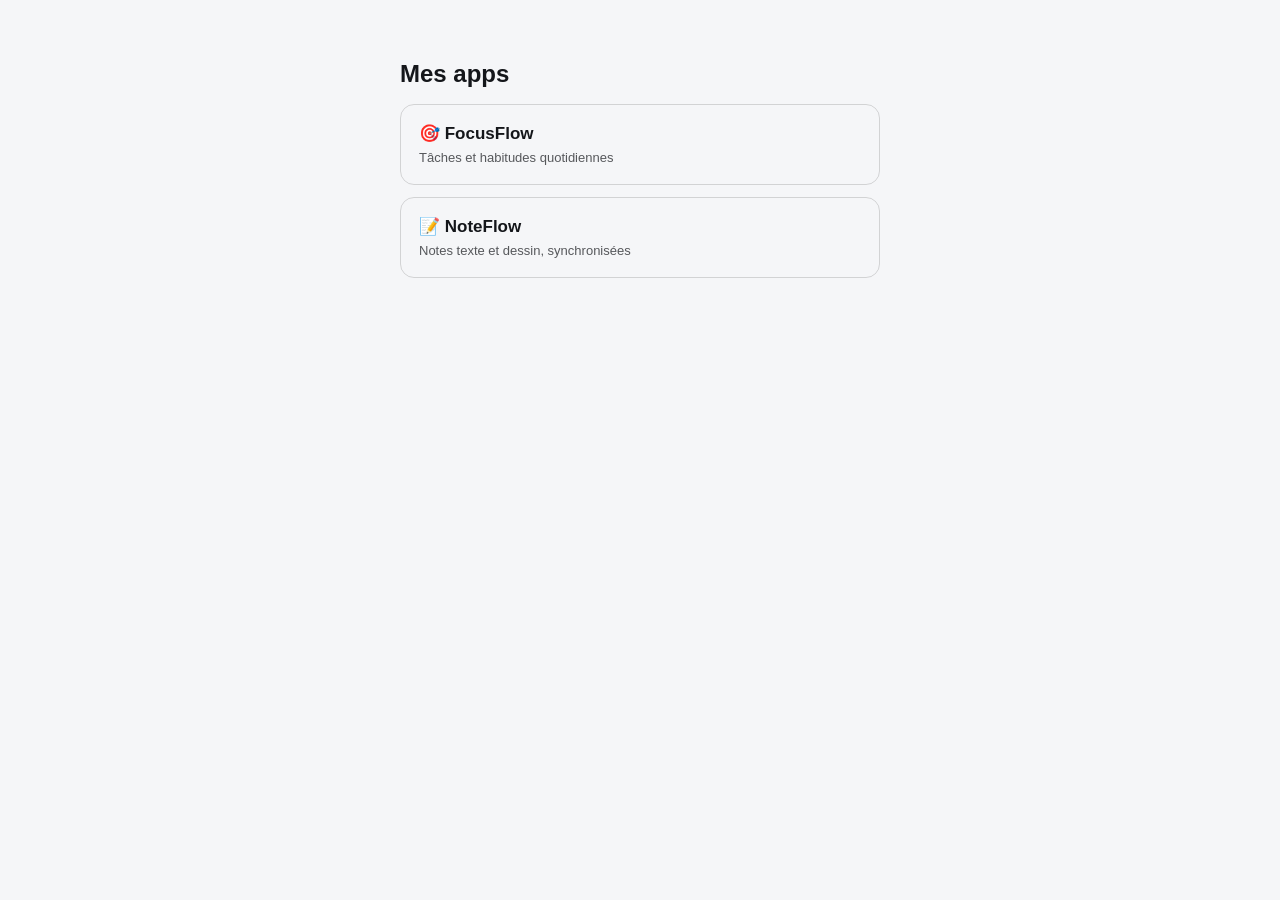
==== index.html @ 0c56a49c "Add FocusFlow and NoteFlow static apps with a landing page" ====
<!doctype html>
<html lang="fr">
<head>
<meta charset="UTF-8" />
<title>Mes apps</title>
<meta name="viewport" content="width=device-width, initial-scale=1" />
<style>
  :root { color-scheme: light dark; }
  body {
    font-family: -apple-system, BlinkMacSystemFont, "Segoe UI", Roboto, sans-serif;
    max-width: 480px;
    margin: 60px auto;
    padding: 0 20px;
    color: #14161a;
    background: #f5f6f8;
  }
  @media (prefers-color-scheme: dark) {
    body { color: #f2f3f5; background: #0f1115; }
    a { color: #7fb3ff; }
  }
  h1 { font-size: 24px; }
  .card {
    display: block;
    padding: 18px;
    border-radius: 14px;
    border: 1px solid rgba(128,128,128,0.3);
    margin-bottom: 12px;
    text-decoration: none;
    color: inherit;
  }
  .card b { display: block; font-size: 17px; margin-bottom: 4px; }
  .card span { font-size: 13px; opacity: 0.7; }
</style>
</head>
<body>
  <h1>Mes apps</h1>
  <a class="card" href="focusflow/">
    <b>🎯 FocusFlow</b>
    <span>Tâches et habitudes quotidiennes</span>
  </a>
  <a class="card" href="noteflow/">
    <b>📝 NoteFlow</b>
    <span>Notes texte et dessin, synchronisées</span>
  </a>
</body>
</html>
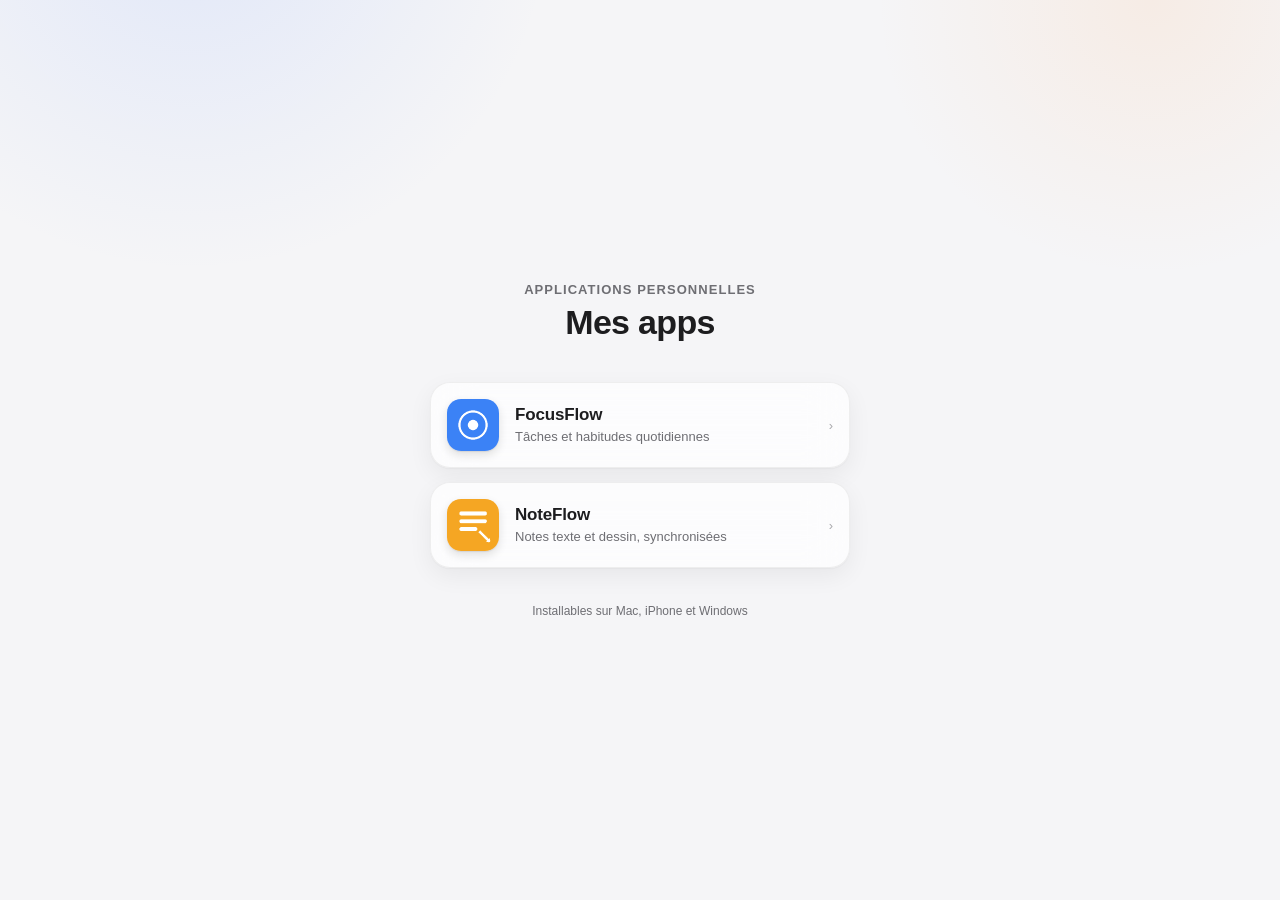
==== commit 6189a1cb: "Apple/macOS-inspired redesign: landing page + FocusFlow + NoteFlow Landing page rewritten with a fro" ====
--- a/index.html
+++ b/index.html
@@ -4,43 +4,174 @@
 <meta charset="UTF-8" />
 <title>Mes apps</title>
 <meta name="viewport" content="width=device-width, initial-scale=1" />
+<meta name="theme-color" content="#f5f5f7" media="(prefers-color-scheme: light)" />
+<meta name="theme-color" content="#000000" media="(prefers-color-scheme: dark)" />
 <style>
-  :root { color-scheme: light dark; }
+  :root {
+    color-scheme: light dark;
+    --bg: #f5f5f7;
+    --bg-2: #ececef;
+    --text: #1d1d1f;
+    --muted: #6e6e73;
+    --card: rgba(255, 255, 255, 0.72);
+    --card-border: rgba(0, 0, 0, 0.06);
+    --shadow: 0 1px 2px rgba(0,0,0,0.04), 0 8px 24px rgba(0,0,0,0.06);
+    --shadow-hover: 0 2px 4px rgba(0,0,0,0.06), 0 16px 40px rgba(0,0,0,0.10);
+  }
+
+  @media (prefers-color-scheme: dark) {
+    :root {
+      --bg: #000000;
+      --bg-2: #0a0a0c;
+      --text: #f5f5f7;
+      --muted: #98989d;
+      --card: rgba(28, 28, 30, 0.72);
+      --card-border: rgba(255, 255, 255, 0.08);
+      --shadow: 0 1px 2px rgba(0,0,0,0.3), 0 8px 24px rgba(0,0,0,0.4);
+      --shadow-hover: 0 2px 4px rgba(0,0,0,0.4), 0 16px 40px rgba(0,0,0,0.5);
+    }
+  }
+
+  * { box-sizing: border-box; }
+
+  html, body {
+    height: 100%;
+    margin: 0;
+  }
+
   body {
-    font-family: -apple-system, BlinkMacSystemFont, "Segoe UI", Roboto, sans-serif;
-    max-width: 480px;
-    margin: 60px auto;
-    padding: 0 20px;
-    color: #14161a;
-    background: #f5f6f8;
+    font-family: -apple-system, BlinkMacSystemFont, "SF Pro Display", "Segoe UI", Roboto, sans-serif;
+    color: var(--text);
+    background:
+      radial-gradient(600px circle at 15% -10%, rgba(120, 160, 255, 0.16), transparent 60%),
+      radial-gradient(500px circle at 90% 0%, rgba(255, 170, 100, 0.12), transparent 55%),
+      var(--bg);
+    background-attachment: fixed;
+    -webkit-font-smoothing: antialiased;
+    min-height: 100dvh;
+    display: flex;
+    align-items: center;
+    justify-content: center;
+    padding: 40px 20px;
   }
-  @media (prefers-color-scheme: dark) {
-    body { color: #f2f3f5; background: #0f1115; }
-    a { color: #7fb3ff; }
+
+  main {
+    width: 100%;
+    max-width: 420px;
   }
-  h1 { font-size: 24px; }
+
+  .eyebrow {
+    text-align: center;
+    font-size: 13px;
+    font-weight: 600;
+    color: var(--muted);
+    text-transform: uppercase;
+    letter-spacing: 0.08em;
+    margin: 0 0 6px;
+  }
+
+  h1 {
+    text-align: center;
+    font-size: 34px;
+    font-weight: 700;
+    letter-spacing: -0.02em;
+    margin: 0 0 40px;
+  }
+
+  .apps {
+    display: flex;
+    flex-direction: column;
+    gap: 14px;
+  }
+
   .card {
-    display: block;
-    padding: 18px;
-    border-radius: 14px;
-    border: 1px solid rgba(128,128,128,0.3);
-    margin-bottom: 12px;
+    display: flex;
+    align-items: center;
+    gap: 16px;
+    padding: 16px;
+    border-radius: 20px;
+    background: var(--card);
+    border: 1px solid var(--card-border);
+    backdrop-filter: blur(20px) saturate(180%);
+    -webkit-backdrop-filter: blur(20px) saturate(180%);
+    box-shadow: var(--shadow);
     text-decoration: none;
     color: inherit;
+    transition: transform 0.25s cubic-bezier(.2,.8,.2,1), box-shadow 0.25s ease;
   }
-  .card b { display: block; font-size: 17px; margin-bottom: 4px; }
-  .card span { font-size: 13px; opacity: 0.7; }
+
+  .card:hover {
+    transform: translateY(-2px) scale(1.01);
+    box-shadow: var(--shadow-hover);
+  }
+
+  .card:active {
+    transform: translateY(0) scale(0.99);
+  }
+
+  .icon {
+    width: 52px;
+    height: 52px;
+    min-width: 52px;
+    border-radius: 14px;
+    box-shadow: 0 1px 1px rgba(0,0,0,0.08), 0 4px 10px rgba(0,0,0,0.12);
+  }
+
+  .card .body {
+    min-width: 0;
+  }
+
+  .card b {
+    display: block;
+    font-size: 17px;
+    font-weight: 600;
+    letter-spacing: -0.01em;
+    margin-bottom: 2px;
+  }
+
+  .card span {
+    font-size: 13px;
+    color: var(--muted);
+  }
+
+  .chevron {
+    margin-left: auto;
+    color: var(--muted);
+    opacity: 0.6;
+    font-size: 18px;
+  }
+
+  footer {
+    text-align: center;
+    margin-top: 36px;
+    font-size: 12px;
+    color: var(--muted);
+  }
 </style>
 </head>
 <body>
-  <h1>Mes apps</h1>
-  <a class="card" href="focusflow/">
-    <b>🎯 FocusFlow</b>
-    <span>Tâches et habitudes quotidiennes</span>
-  </a>
-  <a class="card" href="noteflow/">
-    <b>📝 NoteFlow</b>
-    <span>Notes texte et dessin, synchronisées</span>
-  </a>
+  <main>
+    <p class="eyebrow">Applications personnelles</p>
+    <h1>Mes apps</h1>
+    <div class="apps">
+      <a class="card" href="focusflow/">
+        <img class="icon" src="focusflow/icons/icon-192.png" alt="" />
+        <div class="body">
+          <b>FocusFlow</b>
+          <span>Tâches et habitudes quotidiennes</span>
+        </div>
+        <span class="chevron">›</span>
+      </a>
+      <a class="card" href="noteflow/">
+        <img class="icon" src="noteflow/icons/icon-192.png" alt="" />
+        <div class="body">
+          <b>NoteFlow</b>
+          <span>Notes texte et dessin, synchronisées</span>
+        </div>
+        <span class="chevron">›</span>
+      </a>
+    </div>
+    <footer>Installables sur Mac, iPhone et Windows</footer>
+  </main>
 </body>
 </html>
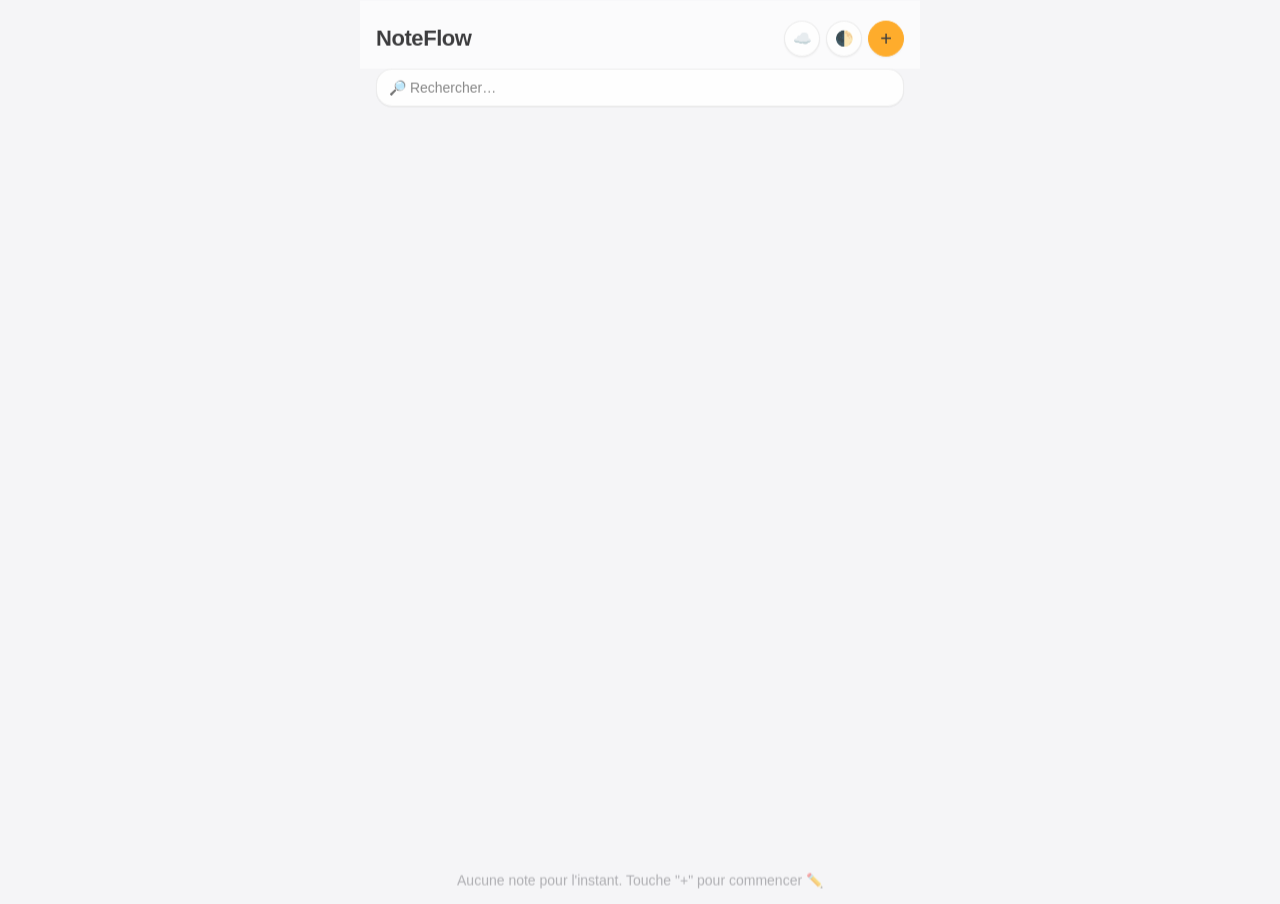
==== commit 72923835: "Remove FocusFlow, redirect root straight to NoteFlow FocusFlow isn't needed on this site anymore. Wi" ====
--- a/index.html
+++ b/index.html
@@ -2,176 +2,11 @@
 <html lang="fr">
 <head>
 <meta charset="UTF-8" />
-<title>Mes apps</title>
-<meta name="viewport" content="width=device-width, initial-scale=1" />
-<meta name="theme-color" content="#f5f5f7" media="(prefers-color-scheme: light)" />
-<meta name="theme-color" content="#000000" media="(prefers-color-scheme: dark)" />
-<style>
-  :root {
-    color-scheme: light dark;
-    --bg: #f5f5f7;
-    --bg-2: #ececef;
-    --text: #1d1d1f;
-    --muted: #6e6e73;
-    --card: rgba(255, 255, 255, 0.72);
-    --card-border: rgba(0, 0, 0, 0.06);
-    --shadow: 0 1px 2px rgba(0,0,0,0.04), 0 8px 24px rgba(0,0,0,0.06);
-    --shadow-hover: 0 2px 4px rgba(0,0,0,0.06), 0 16px 40px rgba(0,0,0,0.10);
-  }
-
-  @media (prefers-color-scheme: dark) {
-    :root {
-      --bg: #000000;
-      --bg-2: #0a0a0c;
-      --text: #f5f5f7;
-      --muted: #98989d;
-      --card: rgba(28, 28, 30, 0.72);
-      --card-border: rgba(255, 255, 255, 0.08);
-      --shadow: 0 1px 2px rgba(0,0,0,0.3), 0 8px 24px rgba(0,0,0,0.4);
-      --shadow-hover: 0 2px 4px rgba(0,0,0,0.4), 0 16px 40px rgba(0,0,0,0.5);
-    }
-  }
-
-  * { box-sizing: border-box; }
-
-  html, body {
-    height: 100%;
-    margin: 0;
-  }
-
-  body {
-    font-family: -apple-system, BlinkMacSystemFont, "SF Pro Display", "Segoe UI", Roboto, sans-serif;
-    color: var(--text);
-    background:
-      radial-gradient(600px circle at 15% -10%, rgba(120, 160, 255, 0.16), transparent 60%),
-      radial-gradient(500px circle at 90% 0%, rgba(255, 170, 100, 0.12), transparent 55%),
-      var(--bg);
-    background-attachment: fixed;
-    -webkit-font-smoothing: antialiased;
-    min-height: 100dvh;
-    display: flex;
-    align-items: center;
-    justify-content: center;
-    padding: 40px 20px;
-  }
-
-  main {
-    width: 100%;
-    max-width: 420px;
-  }
-
-  .eyebrow {
-    text-align: center;
-    font-size: 13px;
-    font-weight: 600;
-    color: var(--muted);
-    text-transform: uppercase;
-    letter-spacing: 0.08em;
-    margin: 0 0 6px;
-  }
-
-  h1 {
-    text-align: center;
-    font-size: 34px;
-    font-weight: 700;
-    letter-spacing: -0.02em;
-    margin: 0 0 40px;
-  }
-
-  .apps {
-    display: flex;
-    flex-direction: column;
-    gap: 14px;
-  }
-
-  .card {
-    display: flex;
-    align-items: center;
-    gap: 16px;
-    padding: 16px;
-    border-radius: 20px;
-    background: var(--card);
-    border: 1px solid var(--card-border);
-    backdrop-filter: blur(20px) saturate(180%);
-    -webkit-backdrop-filter: blur(20px) saturate(180%);
-    box-shadow: var(--shadow);
-    text-decoration: none;
-    color: inherit;
-    transition: transform 0.25s cubic-bezier(.2,.8,.2,1), box-shadow 0.25s ease;
-  }
-
-  .card:hover {
-    transform: translateY(-2px) scale(1.01);
-    box-shadow: var(--shadow-hover);
-  }
-
-  .card:active {
-    transform: translateY(0) scale(0.99);
-  }
-
-  .icon {
-    width: 52px;
-    height: 52px;
-    min-width: 52px;
-    border-radius: 14px;
-    box-shadow: 0 1px 1px rgba(0,0,0,0.08), 0 4px 10px rgba(0,0,0,0.12);
-  }
-
-  .card .body {
-    min-width: 0;
-  }
-
-  .card b {
-    display: block;
-    font-size: 17px;
-    font-weight: 600;
-    letter-spacing: -0.01em;
-    margin-bottom: 2px;
-  }
-
-  .card span {
-    font-size: 13px;
-    color: var(--muted);
-  }
-
-  .chevron {
-    margin-left: auto;
-    color: var(--muted);
-    opacity: 0.6;
-    font-size: 18px;
-  }
-
-  footer {
-    text-align: center;
-    margin-top: 36px;
-    font-size: 12px;
-    color: var(--muted);
-  }
-</style>
+<title>NoteFlow</title>
+<meta http-equiv="refresh" content="0; url=noteflow/" />
+<link rel="canonical" href="noteflow/" />
 </head>
 <body>
-  <main>
-    <p class="eyebrow">Applications personnelles</p>
-    <h1>Mes apps</h1>
-    <div class="apps">
-      <a class="card" href="focusflow/">
-        <img class="icon" src="focusflow/icons/icon-192.png" alt="" />
-        <div class="body">
-          <b>FocusFlow</b>
-          <span>Tâches et habitudes quotidiennes</span>
-        </div>
-        <span class="chevron">›</span>
-      </a>
-      <a class="card" href="noteflow/">
-        <img class="icon" src="noteflow/icons/icon-192.png" alt="" />
-        <div class="body">
-          <b>NoteFlow</b>
-          <span>Notes texte et dessin, synchronisées</span>
-        </div>
-        <span class="chevron">›</span>
-      </a>
-    </div>
-    <footer>Installables sur Mac, iPhone et Windows</footer>
-  </main>
+  <p>Redirection vers <a href="noteflow/">NoteFlow</a>…</p>
 </body>
 </html>
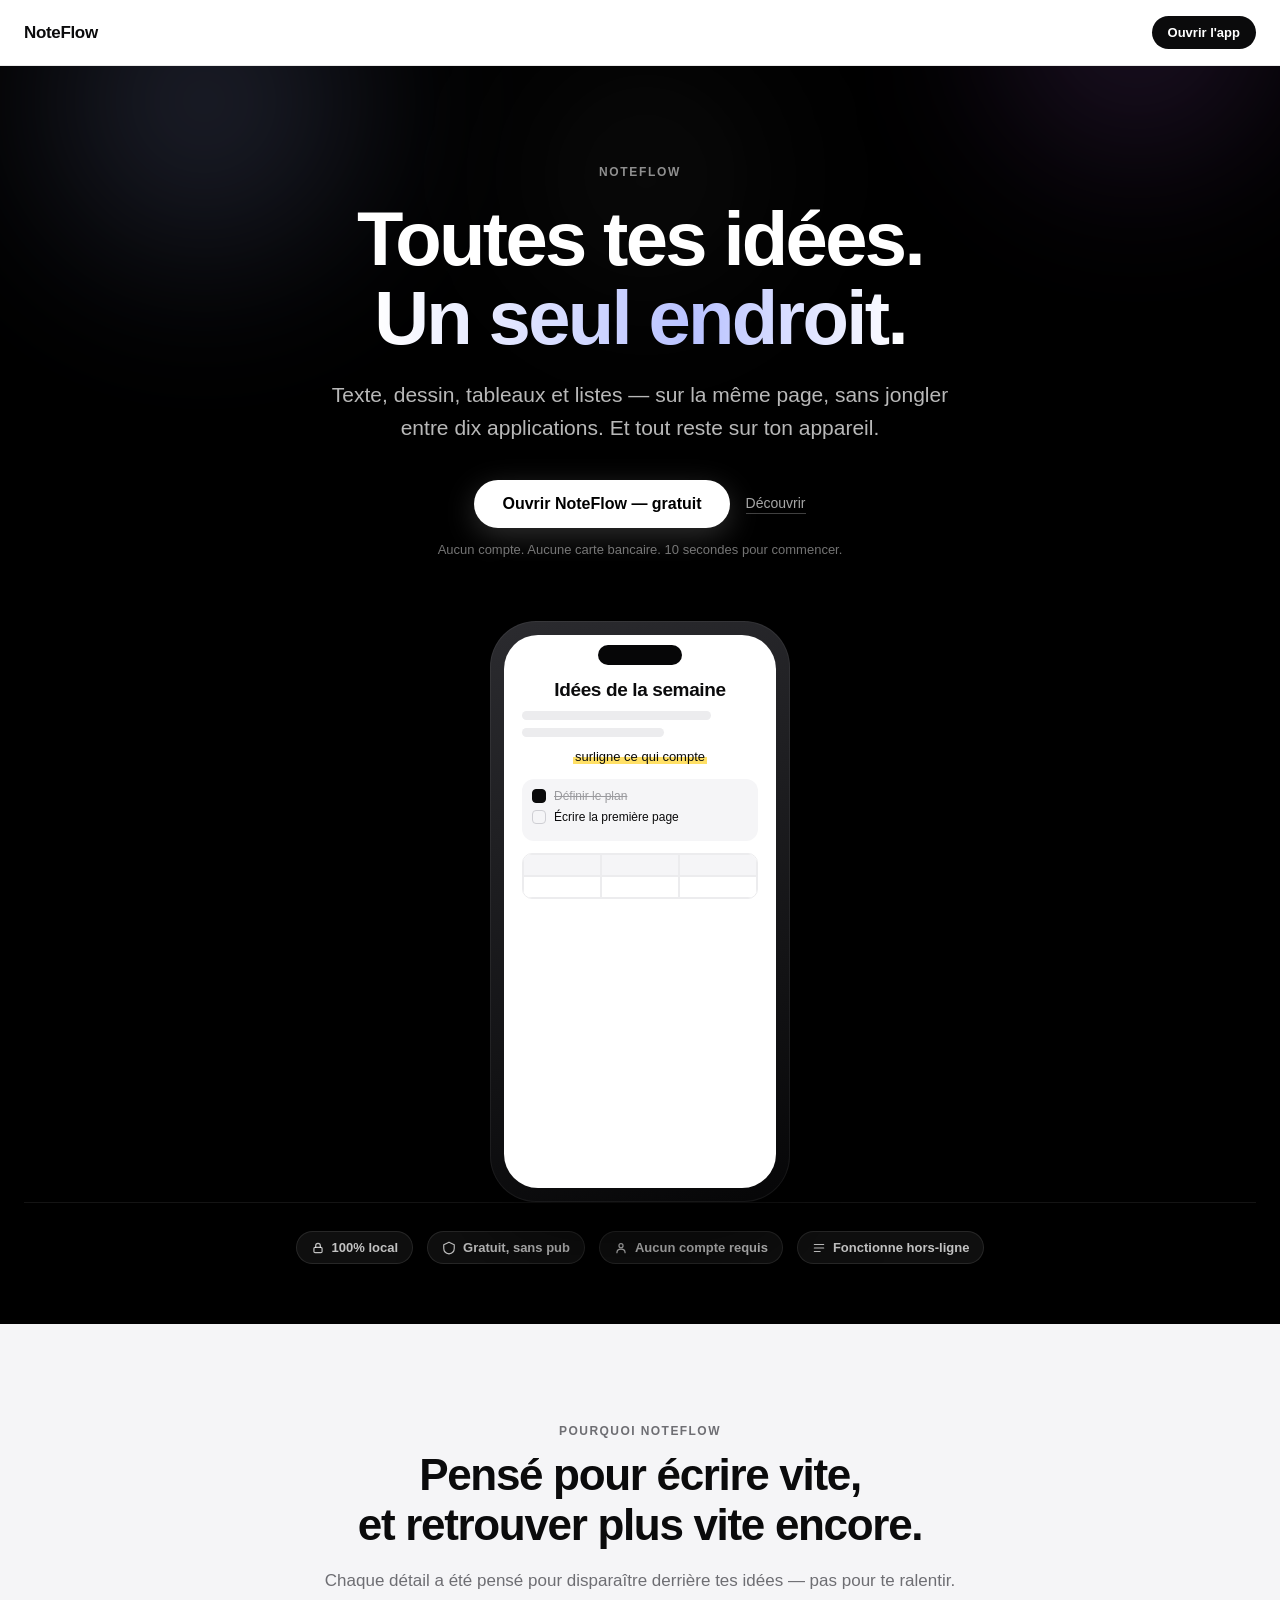
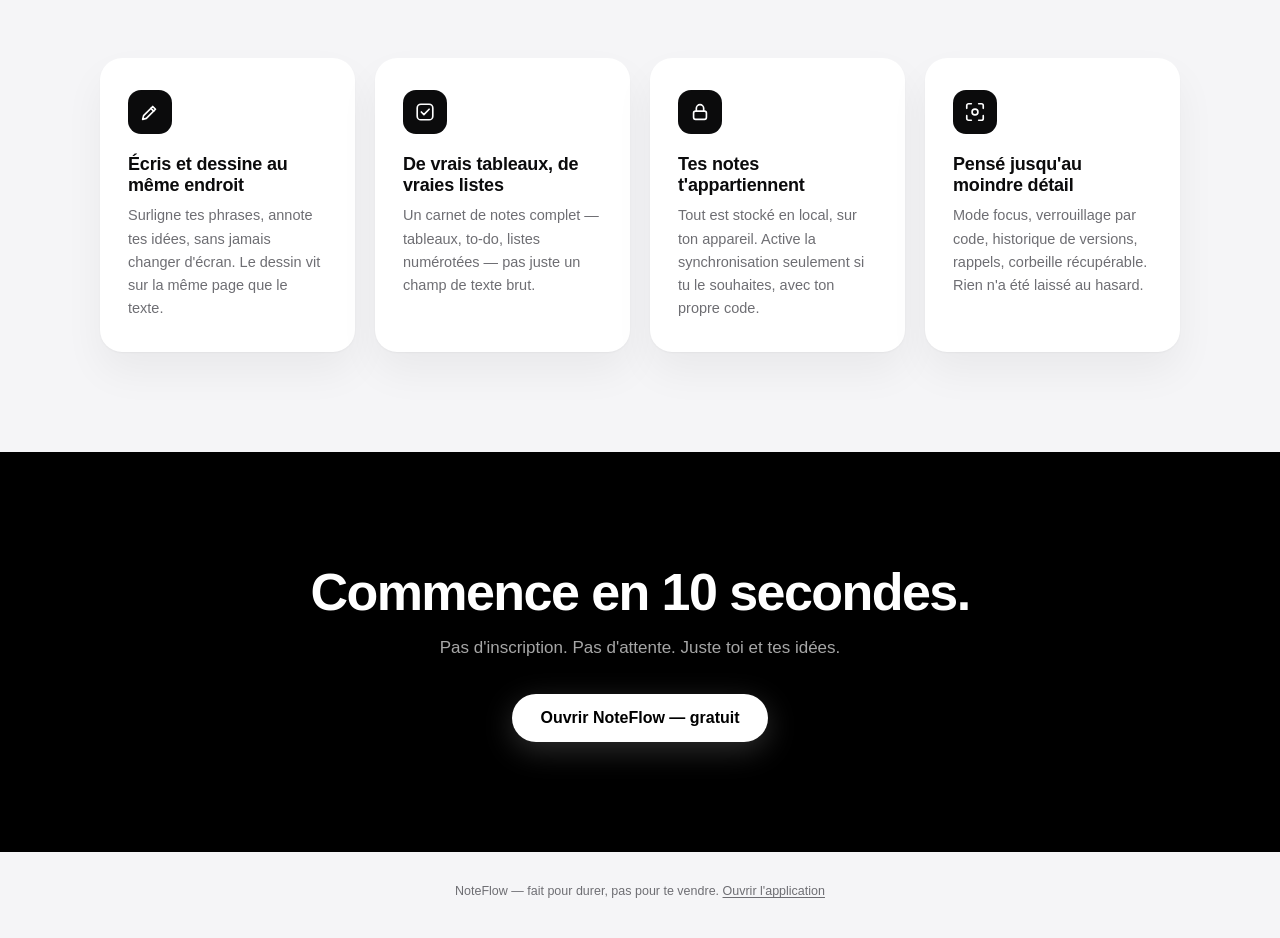
==== commit 39fb1123: "Remplace la redirection racine par une landing page premium pour NoteFlow Page d'accueil complète (h" ====
--- a/index.html
+++ b/index.html
@@ -2,11 +2,436 @@
 <html lang="fr">
 <head>
 <meta charset="UTF-8" />
-<title>NoteFlow</title>
-<meta http-equiv="refresh" content="0; url=noteflow/" />
-<link rel="canonical" href="noteflow/" />
+<title>NoteFlow — Toutes tes idées. Un seul endroit.</title>
+<meta name="description" content="Texte, dessin, tableaux et listes sur la même page. 100% local, gratuit, sans compte." />
+<meta name="viewport" content="width=device-width, initial-scale=1" />
+<link rel="canonical" href="./" />
+<link rel="apple-touch-icon" href="noteflow/icons/icon-180.png" />
+<meta name="theme-color" content="#000000" />
+<style>
+  :root {
+    --bg: #ffffff;
+    --ink: #0b0b0c;
+    --muted: #6e6e73;
+    --accent: #0b0b0c;
+    --line: rgba(0,0,0,0.08);
+    --surface: #f5f5f7;
+    --radius: 22px;
+    --ease: cubic-bezier(0.16, 1, 0.3, 1);
+  }
+  * { box-sizing: border-box; }
+  html { scroll-behavior: smooth; }
+  body {
+    margin: 0;
+    font-family: -apple-system, "SF Pro Display", "SF Pro Text", "Helvetica Neue", Helvetica, Arial, sans-serif;
+    color: var(--ink);
+    background: var(--bg);
+    -webkit-font-smoothing: antialiased;
+  }
+  a { color: inherit; }
+  .wrap { max-width: 1120px; margin: 0 auto; padding: 0 24px; }
+
+  /* --- Nav --- */
+  nav.topnav {
+    position: sticky;
+    top: 0;
+    z-index: 40;
+    display: flex;
+    align-items: center;
+    justify-content: space-between;
+    padding: 16px 24px;
+    background: rgba(255,255,255,0.72);
+    backdrop-filter: blur(20px) saturate(180%);
+    -webkit-backdrop-filter: blur(20px) saturate(180%);
+    border-bottom: 1px solid var(--line);
+  }
+  .brand { font-size: 17px; font-weight: 700; letter-spacing: -0.02em; }
+  .nav-cta {
+    display: inline-flex;
+    align-items: center;
+    gap: 6px;
+    background: var(--ink);
+    color: #fff;
+    font-size: 13px;
+    font-weight: 600;
+    padding: 9px 16px;
+    border-radius: 999px;
+    text-decoration: none;
+    transition: transform 0.2s var(--ease), opacity 0.2s var(--ease);
+  }
+  .nav-cta:hover { opacity: 0.82; transform: translateY(-1px); }
+
+  /* --- Hero --- */
+  .hero {
+    position: relative;
+    background: #000;
+    color: #fff;
+    overflow: hidden;
+    padding: 96px 24px 0;
+    isolation: isolate;
+  }
+  .hero-glow {
+    position: absolute;
+    inset: -20% -10% auto -10%;
+    height: 780px;
+    z-index: -1;
+    pointer-events: none;
+  }
+  .hero-glow span {
+    position: absolute;
+    border-radius: 50%;
+    filter: blur(70px);
+    opacity: 0.55;
+    animation: drift 24s ease-in-out infinite;
+  }
+  .g1 { width: 480px; height: 480px; left: 6%; top: 6%; background: radial-gradient(circle, rgba(120,130,180,0.55), transparent 70%); animation-duration: 28s; }
+  .g2 { width: 420px; height: 420px; right: 4%; top: 0; background: radial-gradient(circle, rgba(200,120,255,0.35), transparent 70%); animation-duration: 34s; animation-delay: -8s; }
+  .g3 { width: 380px; height: 380px; left: 38%; top: 22%; background: radial-gradient(circle, rgba(255,255,255,0.10), transparent 72%); animation-duration: 40s; animation-delay: -16s; }
+  @keyframes drift {
+    0% { transform: translate(0,0) scale(1); }
+    33% { transform: translate(24px,16px) scale(1.06); }
+    66% { transform: translate(-20px,20px) scale(0.96); }
+    100% { transform: translate(0,0) scale(1); }
+  }
+  @media (prefers-reduced-motion: reduce) { .hero-glow span { animation: none; } }
+
+  .hero-inner {
+    max-width: 900px;
+    margin: 0 auto;
+    text-align: center;
+    position: relative;
+  }
+  .eyebrow {
+    display: inline-block;
+    font-size: 12px;
+    font-weight: 700;
+    letter-spacing: 0.14em;
+    text-transform: uppercase;
+    color: rgba(255,255,255,0.55);
+    margin-bottom: 20px;
+    opacity: 0;
+    animation: rise 0.7s var(--ease) forwards;
+  }
+  h1.hero-title {
+    font-size: clamp(40px, 7vw, 76px);
+    line-height: 1.04;
+    font-weight: 800;
+    letter-spacing: -0.035em;
+    margin: 0 0 22px;
+    opacity: 0;
+    animation: rise 0.8s var(--ease) 0.08s forwards;
+  }
+  h1.hero-title em {
+    font-style: normal;
+    background: linear-gradient(90deg, #fff, #b9c2ff 60%, #ffffff);
+    -webkit-background-clip: text;
+    background-clip: text;
+    color: transparent;
+  }
+  .hero-sub {
+    font-size: clamp(17px, 2.4vw, 21px);
+    line-height: 1.55;
+    color: rgba(255,255,255,0.72);
+    max-width: 620px;
+    margin: 0 auto 36px;
+    font-weight: 400;
+    opacity: 0;
+    animation: rise 0.8s var(--ease) 0.16s forwards;
+  }
+  .hero-ctas {
+    display: flex;
+    align-items: center;
+    justify-content: center;
+    gap: 16px;
+    flex-wrap: wrap;
+    margin-bottom: 14px;
+    opacity: 0;
+    animation: rise 0.8s var(--ease) 0.24s forwards;
+  }
+  .btn-primary {
+    display: inline-flex;
+    align-items: center;
+    gap: 8px;
+    background: #fff;
+    color: #000;
+    font-size: 16px;
+    font-weight: 700;
+    padding: 15px 28px;
+    border-radius: 999px;
+    text-decoration: none;
+    box-shadow: 0 8px 30px rgba(255,255,255,0.18);
+    transition: transform 0.2s var(--ease), box-shadow 0.2s var(--ease);
+  }
+  .btn-primary:hover { transform: translateY(-2px) scale(1.02); box-shadow: 0 12px 40px rgba(255,255,255,0.28); }
+  .btn-primary:active { transform: translateY(0) scale(0.98); }
+  .btn-ghost {
+    font-size: 14px;
+    font-weight: 500;
+    color: rgba(255,255,255,0.65);
+    text-decoration: none;
+    border-bottom: 1px solid rgba(255,255,255,0.25);
+    padding-bottom: 2px;
+    transition: color 0.2s var(--ease);
+  }
+  .btn-ghost:hover { color: #fff; }
+  .hero-note {
+    font-size: 13px;
+    color: rgba(255,255,255,0.45);
+    margin-bottom: 64px;
+    opacity: 0;
+    animation: rise 0.8s var(--ease) 0.3s forwards;
+  }
+  @keyframes rise {
+    from { opacity: 0; transform: translateY(14px); }
+    to { opacity: 1; transform: translateY(0); }
+  }
+
+  /* --- Device mockup --- */
+  .device-stage {
+    display: flex;
+    justify-content: center;
+    padding: 0 0 0;
+    opacity: 0;
+    animation: rise 1s var(--ease) 0.36s forwards;
+  }
+  .phone {
+    width: 300px;
+    border-radius: 46px;
+    background: linear-gradient(160deg, #2b2b2f, #060607);
+    padding: 14px;
+    box-shadow: 0 40px 90px rgba(0,0,0,0.55), 0 0 0 1px rgba(255,255,255,0.06) inset;
+  }
+  .phone-screen {
+    background: #fff;
+    border-radius: 34px;
+    overflow: hidden;
+    position: relative;
+    aspect-ratio: 300 / 610;
+  }
+  .phone-notch {
+    position: absolute;
+    top: 10px;
+    left: 50%;
+    transform: translateX(-50%);
+    width: 84px;
+    height: 20px;
+    background: #060607;
+    border-radius: 12px;
+    z-index: 5;
+  }
+  .mock-page { padding: 44px 18px 18px; font-family: inherit; }
+  .mock-title { font-size: 19px; font-weight: 800; letter-spacing: -0.02em; margin-bottom: 10px; color: #0b0b0c; }
+  .mock-line { height: 9px; border-radius: 5px; background: #ececee; margin-bottom: 8px; }
+  .mock-line.w80 { width: 80%; }
+  .mock-line.w60 { width: 60%; }
+  .mock-hl { background: linear-gradient(transparent 55%, #ffe066 55%); display: inline; padding: 0 2px; font-size: 13px; color: #0b0b0c; }
+  .mock-card { margin-top: 14px; padding: 10px; border-radius: 12px; background: #f5f5f7; }
+  .mock-check { display: flex; align-items: center; gap: 8px; font-size: 12px; color: #0b0b0c; margin-bottom: 7px; }
+  .mock-box { width: 14px; height: 14px; border-radius: 4px; border: 1.5px solid #cfcfd4; flex-shrink: 0; }
+  .mock-box.on { background: #0b0b0c; border-color: #0b0b0c; }
+  .mock-strike { text-decoration: line-through; color: #9a9a9e; }
+  .mock-table { margin-top: 12px; border-radius: 10px; overflow: hidden; border: 1px solid #ececee; }
+  .mock-table .row { display: flex; }
+  .mock-table .cell { flex: 1; height: 22px; border: 1px solid #ececee; }
+  .mock-table .row:first-child .cell { background: #f5f5f7; }
+
+  /* --- Trust bar --- */
+  .trustbar {
+    background: #000;
+    border-top: 1px solid rgba(255,255,255,0.08);
+    padding: 28px 24px 60px;
+  }
+  .trust-row {
+    display: flex;
+    flex-wrap: wrap;
+    justify-content: center;
+    gap: 14px;
+    max-width: 900px;
+    margin: 0 auto;
+  }
+  .trust-chip {
+    display: inline-flex;
+    align-items: center;
+    gap: 7px;
+    font-size: 13px;
+    font-weight: 600;
+    color: rgba(255,255,255,0.75);
+    background: rgba(255,255,255,0.06);
+    border: 1px solid rgba(255,255,255,0.1);
+    padding: 8px 14px;
+    border-radius: 999px;
+  }
+  .trust-chip svg { width: 14px; height: 14px; stroke: currentColor; fill: none; stroke-width: 2; stroke-linecap: round; stroke-linejoin: round; }
+
+  /* --- Features --- */
+  .features { background: var(--surface); padding: 100px 24px; }
+  .section-head { text-align: center; max-width: 640px; margin: 0 auto 64px; }
+  .section-eyebrow { font-size: 12px; font-weight: 700; letter-spacing: 0.12em; text-transform: uppercase; color: var(--muted); margin-bottom: 12px; }
+  .section-title { font-size: clamp(30px, 4vw, 44px); font-weight: 800; letter-spacing: -0.03em; margin: 0 0 14px; }
+  .section-sub { font-size: 17px; color: var(--muted); line-height: 1.6; }
+
+  .grid { display: grid; grid-template-columns: repeat(auto-fit, minmax(250px, 1fr)); gap: 20px; max-width: 1080px; margin: 0 auto; }
+  .card {
+    background: #fff;
+    border-radius: var(--radius);
+    padding: 32px 28px;
+    box-shadow: 0 1px 2px rgba(0,0,0,0.04), 0 20px 40px rgba(0,0,0,0.05);
+    opacity: 0;
+    transform: translateY(18px);
+    transition: opacity 0.6s var(--ease), transform 0.6s var(--ease), box-shadow 0.25s var(--ease);
+  }
+  .card.in { opacity: 1; transform: translateY(0); }
+  .card:hover { box-shadow: 0 4px 10px rgba(0,0,0,0.06), 0 30px 60px rgba(0,0,0,0.09); }
+  .card-icon {
+    width: 44px; height: 44px;
+    display: flex; align-items: center; justify-content: center;
+    border-radius: 13px;
+    background: var(--ink);
+    color: #fff;
+    margin-bottom: 20px;
+  }
+  .card-icon svg { width: 22px; height: 22px; stroke: currentColor; fill: none; stroke-width: 1.8; stroke-linecap: round; stroke-linejoin: round; }
+  .card h3 { font-size: 18px; font-weight: 700; letter-spacing: -0.01em; margin: 0 0 8px; }
+  .card p { font-size: 14.5px; color: var(--muted); line-height: 1.6; margin: 0; }
+
+  /* --- Closing CTA --- */
+  .closing {
+    background: #000;
+    color: #fff;
+    text-align: center;
+    padding: 110px 24px;
+    position: relative;
+    overflow: hidden;
+  }
+  .closing h2 {
+    font-size: clamp(32px, 5vw, 52px);
+    font-weight: 800;
+    letter-spacing: -0.03em;
+    margin: 0 0 16px;
+  }
+  .closing p { font-size: 17px; color: rgba(255,255,255,0.65); margin: 0 0 36px; }
+
+  footer {
+    padding: 32px 24px 40px;
+    text-align: center;
+    font-size: 12.5px;
+    color: var(--muted);
+    background: var(--surface);
+  }
+  footer a { text-decoration: underline; text-underline-offset: 2px; }
+</style>
 </head>
 <body>
-  <p>Redirection vers <a href="noteflow/">NoteFlow</a>…</p>
+
+<nav class="topnav">
+  <span class="brand">NoteFlow</span>
+  <a class="nav-cta" href="noteflow/">Ouvrir l'app</a>
+</nav>
+
+<header class="hero">
+  <div class="hero-glow" aria-hidden="true">
+    <span class="g1"></span><span class="g2"></span><span class="g3"></span>
+  </div>
+  <div class="hero-inner">
+    <span class="eyebrow">NoteFlow</span>
+    <h1 class="hero-title">Toutes tes idées.<br><em>Un seul endroit.</em></h1>
+    <p class="hero-sub">Texte, dessin, tableaux et listes — sur la même page, sans jongler entre dix applications. Et tout reste sur ton appareil.</p>
+    <div class="hero-ctas">
+      <a class="btn-primary" href="noteflow/">
+        Ouvrir NoteFlow — gratuit
+      </a>
+      <a class="btn-ghost" href="#fonctionnalites">Découvrir</a>
+    </div>
+    <p class="hero-note">Aucun compte. Aucune carte bancaire. 10 secondes pour commencer.</p>
+    <div class="device-stage">
+      <div class="phone">
+        <div class="phone-screen">
+          <div class="phone-notch"></div>
+          <div class="mock-page">
+            <div class="mock-title">Idées de la semaine</div>
+            <div class="mock-line w80"></div>
+            <div class="mock-line w60"></div>
+            <div style="margin: 10px 0;"><span class="mock-hl">surligne ce qui compte</span></div>
+            <div class="mock-card">
+              <div class="mock-check"><span class="mock-box on"></span><span class="mock-strike">Définir le plan</span></div>
+              <div class="mock-check"><span class="mock-box"></span><span>Écrire la première page</span></div>
+            </div>
+            <div class="mock-table">
+              <div class="row"><div class="cell"></div><div class="cell"></div><div class="cell"></div></div>
+              <div class="row"><div class="cell"></div><div class="cell"></div><div class="cell"></div></div>
+            </div>
+          </div>
+        </div>
+      </div>
+    </div>
+  </div>
+
+  <div class="trustbar">
+    <div class="trust-row">
+      <span class="trust-chip"><svg viewBox="0 0 24 24"><rect x="5" y="11" width="14" height="9" rx="2"/><path d="M8 11V8a4 4 0 018 0v3"/></svg>100% local</span>
+      <span class="trust-chip"><svg viewBox="0 0 24 24"><path d="M12 2l9 4.5v6c0 5-3.6 8.7-9 9.5-5.4-.8-9-4.5-9-9.5v-6z"/></svg>Gratuit, sans pub</span>
+      <span class="trust-chip"><svg viewBox="0 0 24 24"><circle cx="12" cy="8" r="3.5"/><path d="M5 20c0-3.5 3-6 7-6s7 2.5 7 6"/></svg>Aucun compte requis</span>
+      <span class="trust-chip"><svg viewBox="0 0 24 24"><path d="M4 12h16M4 6h16M4 18h10"/></svg>Fonctionne hors-ligne</span>
+    </div>
+  </div>
+</header>
+
+<section class="features" id="fonctionnalites">
+  <div class="section-head">
+    <div class="section-eyebrow">Pourquoi NoteFlow</div>
+    <h2 class="section-title">Pensé pour écrire vite,<br>et retrouver plus vite encore.</h2>
+    <p class="section-sub">Chaque détail a été pensé pour disparaître derrière tes idées — pas pour te ralentir.</p>
+  </div>
+  <div class="grid" id="feature-grid">
+    <div class="card">
+      <div class="card-icon"><svg viewBox="0 0 24 24"><path d="M4 20l1-4L15 6l3 3-10 10-4 1z"/><path d="M13 8l3 3"/></svg></div>
+      <h3>Écris et dessine au même endroit</h3>
+      <p>Surligne tes phrases, annote tes idées, sans jamais changer d'écran. Le dessin vit sur la même page que le texte.</p>
+    </div>
+    <div class="card">
+      <div class="card-icon"><svg viewBox="0 0 24 24"><rect x="3.5" y="3.5" width="17" height="17" rx="4"/><path d="M8 12l2.8 2.8L16.5 9"/></svg></div>
+      <h3>De vrais tableaux, de vraies listes</h3>
+      <p>Un carnet de notes complet — tableaux, to-do, listes numérotées — pas juste un champ de texte brut.</p>
+    </div>
+    <div class="card">
+      <div class="card-icon"><svg viewBox="0 0 24 24"><rect x="5" y="11" width="14" height="9" rx="2.2"/><path d="M8 11V8a4 4 0 018 0v3"/></svg></div>
+      <h3>Tes notes t'appartiennent</h3>
+      <p>Tout est stocké en local, sur ton appareil. Active la synchronisation seulement si tu le souhaites, avec ton propre code.</p>
+    </div>
+    <div class="card">
+      <div class="card-icon"><svg viewBox="0 0 24 24"><path d="M8 3H5a2 2 0 00-2 2v3M16 3h3a2 2 0 012 2v3M16 21h3a2 2 0 002-2v-3M8 21H5a2 2 0 01-2-2v-3"/><circle cx="12" cy="12" r="3.2"/></svg></div>
+      <h3>Pensé jusqu'au moindre détail</h3>
+      <p>Mode focus, verrouillage par code, historique de versions, rappels, corbeille récupérable. Rien n'a été laissé au hasard.</p>
+    </div>
+  </div>
+</section>
+
+<section class="closing">
+  <h2>Commence en 10 secondes.</h2>
+  <p>Pas d'inscription. Pas d'attente. Juste toi et tes idées.</p>
+  <a class="btn-primary" href="noteflow/">Ouvrir NoteFlow — gratuit</a>
+</section>
+
+<footer>
+  NoteFlow — fait pour durer, pas pour te vendre. <a href="noteflow/">Ouvrir l'application</a>
+</footer>
+
+<script>
+  var cards = document.querySelectorAll('.card');
+  if ('IntersectionObserver' in window) {
+    var io = new IntersectionObserver(function (entries) {
+      entries.forEach(function (entry) {
+        if (entry.isIntersecting) {
+          entry.target.classList.add('in');
+          io.unobserve(entry.target);
+        }
+      });
+    }, { threshold: 0.15 });
+    cards.forEach(function (c) { io.observe(c); });
+  } else {
+    cards.forEach(function (c) { c.classList.add('in'); });
+  }
+</script>
+
 </body>
 </html>
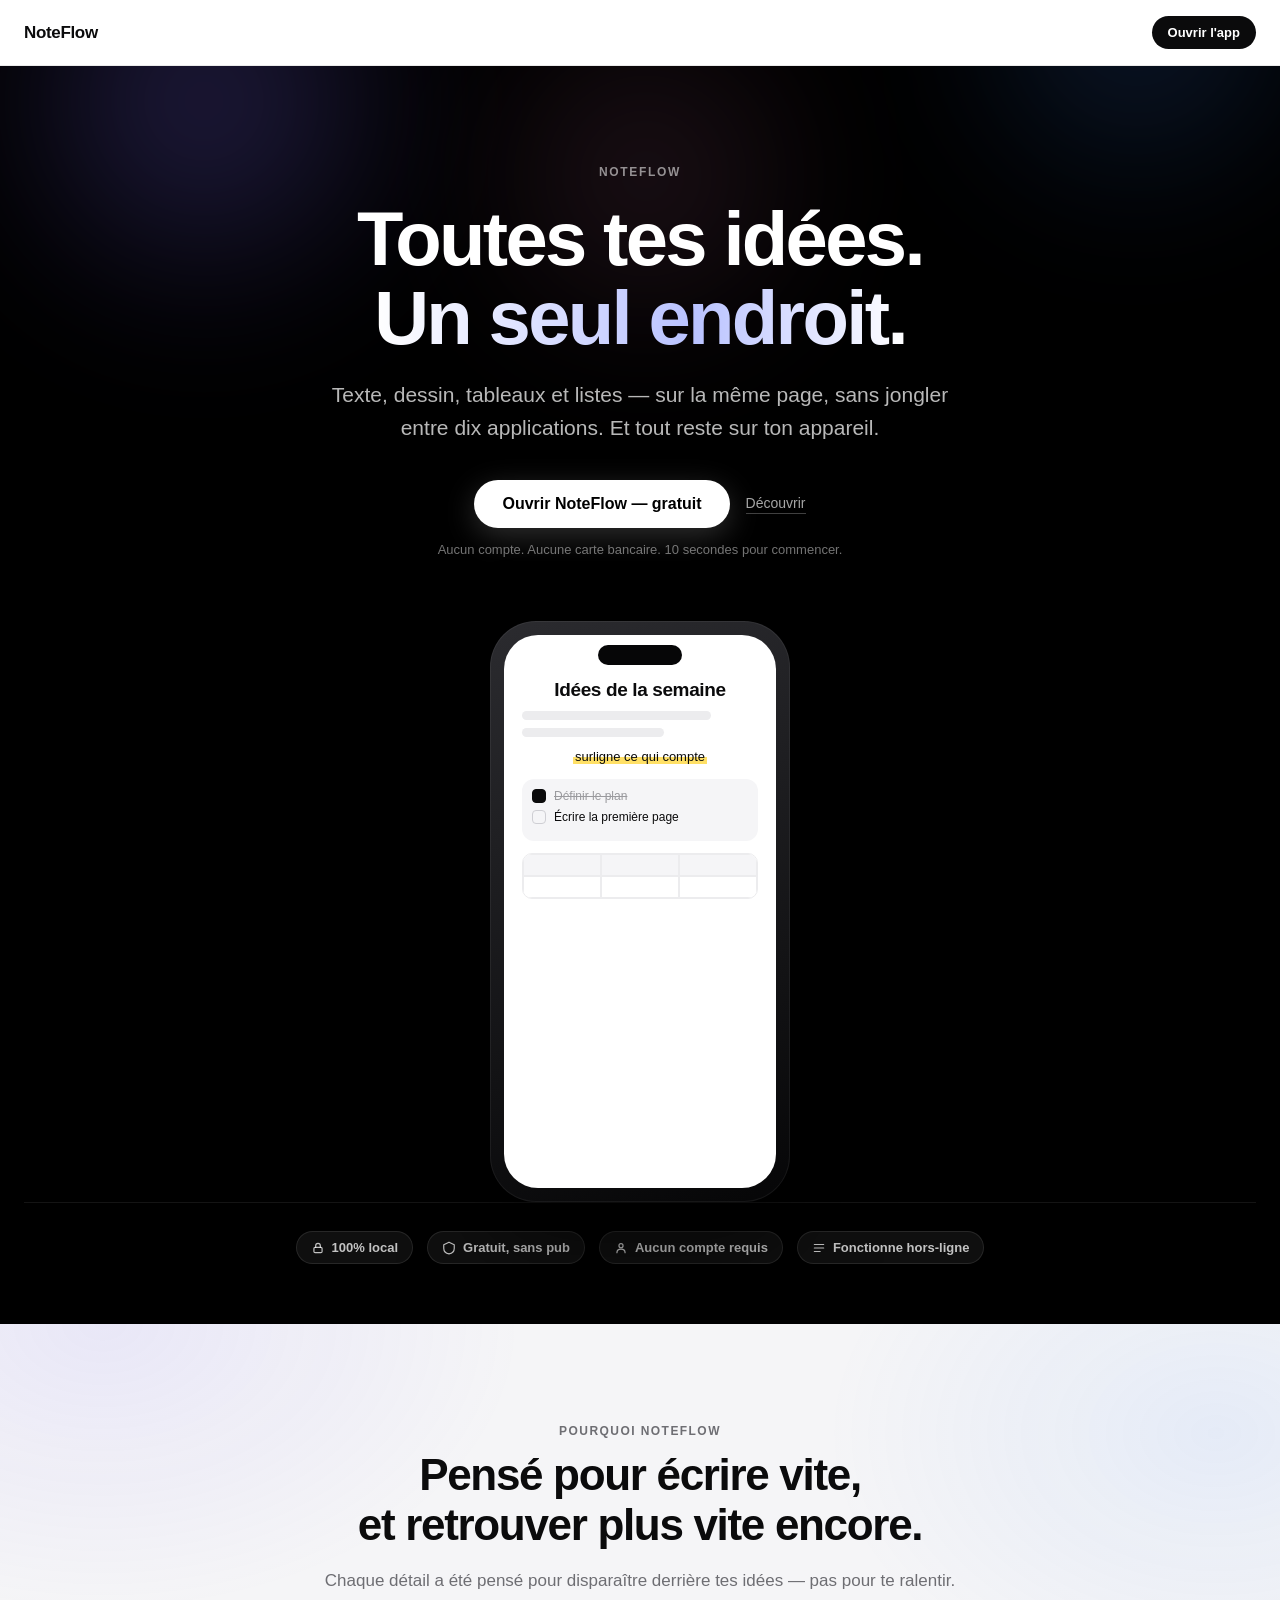
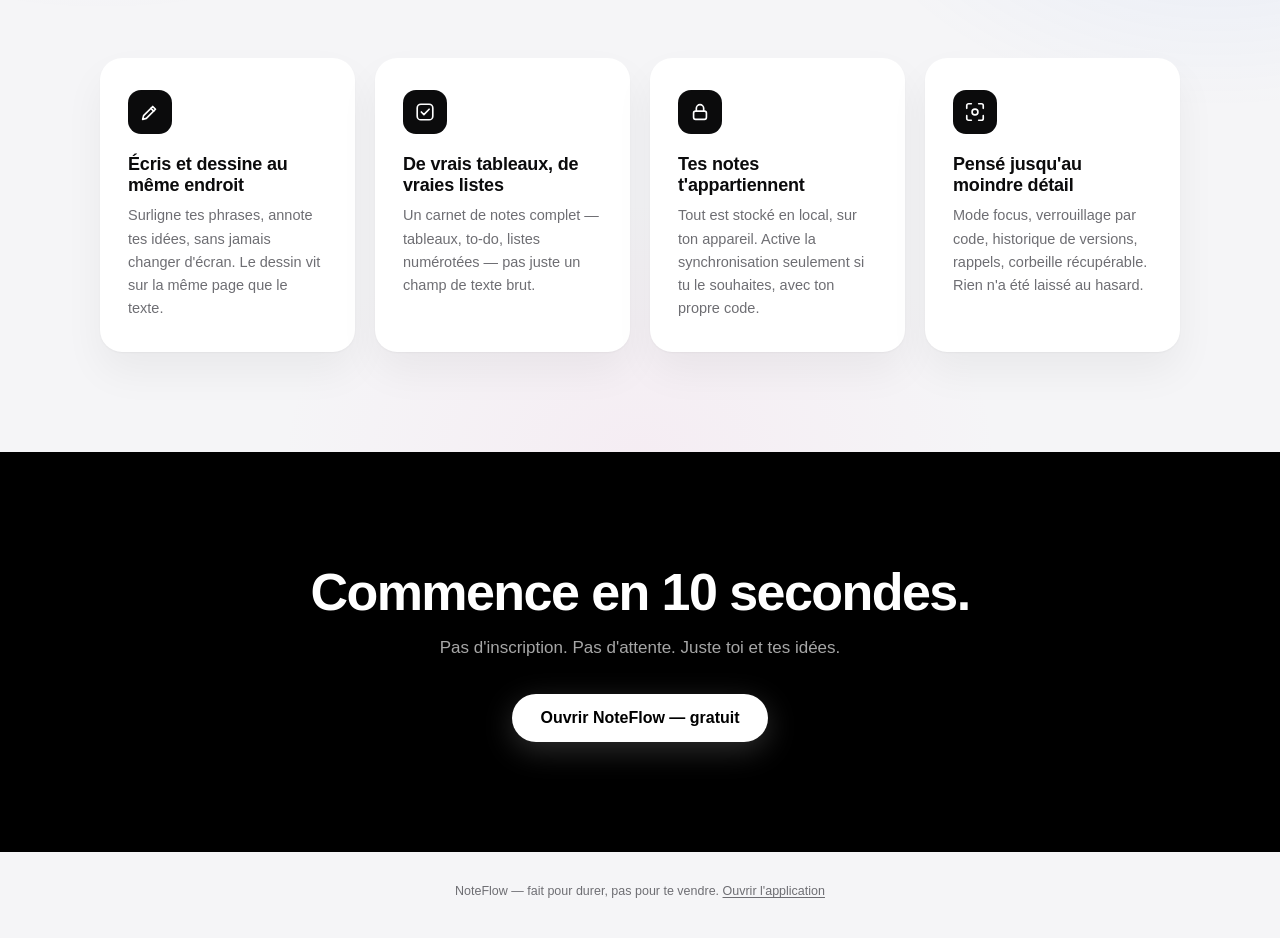
==== commit af024f35: "Refond du fond animé et des menus déroulants pour un rendu premium cohérent - Remplace le fond "fumé" ====
--- a/index.html
+++ b/index.html
@@ -84,9 +84,9 @@
     opacity: 0.55;
     animation: drift 24s ease-in-out infinite;
   }
-  .g1 { width: 480px; height: 480px; left: 6%; top: 6%; background: radial-gradient(circle, rgba(120,130,180,0.55), transparent 70%); animation-duration: 28s; }
-  .g2 { width: 420px; height: 420px; right: 4%; top: 0; background: radial-gradient(circle, rgba(200,120,255,0.35), transparent 70%); animation-duration: 34s; animation-delay: -8s; }
-  .g3 { width: 380px; height: 380px; left: 38%; top: 22%; background: radial-gradient(circle, rgba(255,255,255,0.10), transparent 72%); animation-duration: 40s; animation-delay: -16s; }
+  .g1 { width: 480px; height: 480px; left: 6%; top: 6%; background: radial-gradient(circle, rgba(124,108,246,0.55), transparent 70%); animation-duration: 28s; }
+  .g2 { width: 420px; height: 420px; right: 4%; top: 0; background: radial-gradient(circle, rgba(66,133,244,0.40), transparent 70%); animation-duration: 34s; animation-delay: -8s; }
+  .g3 { width: 380px; height: 380px; left: 38%; top: 22%; background: radial-gradient(circle, rgba(246,140,198,0.28), transparent 72%); animation-duration: 40s; animation-delay: -16s; }
   @keyframes drift {
     0% { transform: translate(0,0) scale(1); }
     33% { transform: translate(24px,16px) scale(1.06); }
@@ -264,7 +264,23 @@
   .trust-chip svg { width: 14px; height: 14px; stroke: currentColor; fill: none; stroke-width: 2; stroke-linecap: round; stroke-linejoin: round; }
 
   /* --- Features --- */
-  .features { background: var(--surface); padding: 100px 24px; }
+  .features {
+    position: relative;
+    background: var(--surface);
+    padding: 100px 24px;
+    overflow: hidden;
+  }
+  .features::before {
+    content: "";
+    position: absolute;
+    inset: 0;
+    z-index: 0;
+    background:
+      radial-gradient(700px 480px at 8% 0%, rgba(124,108,246,0.10), transparent 60%),
+      radial-gradient(650px 460px at 95% 15%, rgba(66,133,244,0.09), transparent 60%),
+      radial-gradient(600px 420px at 50% 100%, rgba(246,140,198,0.08), transparent 60%);
+  }
+  .features > * { position: relative; z-index: 1; }
   .section-head { text-align: center; max-width: 640px; margin: 0 auto 64px; }
   .section-eyebrow { font-size: 12px; font-weight: 700; letter-spacing: 0.12em; text-transform: uppercase; color: var(--muted); margin-bottom: 12px; }
   .section-title { font-size: clamp(30px, 4vw, 44px); font-weight: 800; letter-spacing: -0.03em; margin: 0 0 14px; }
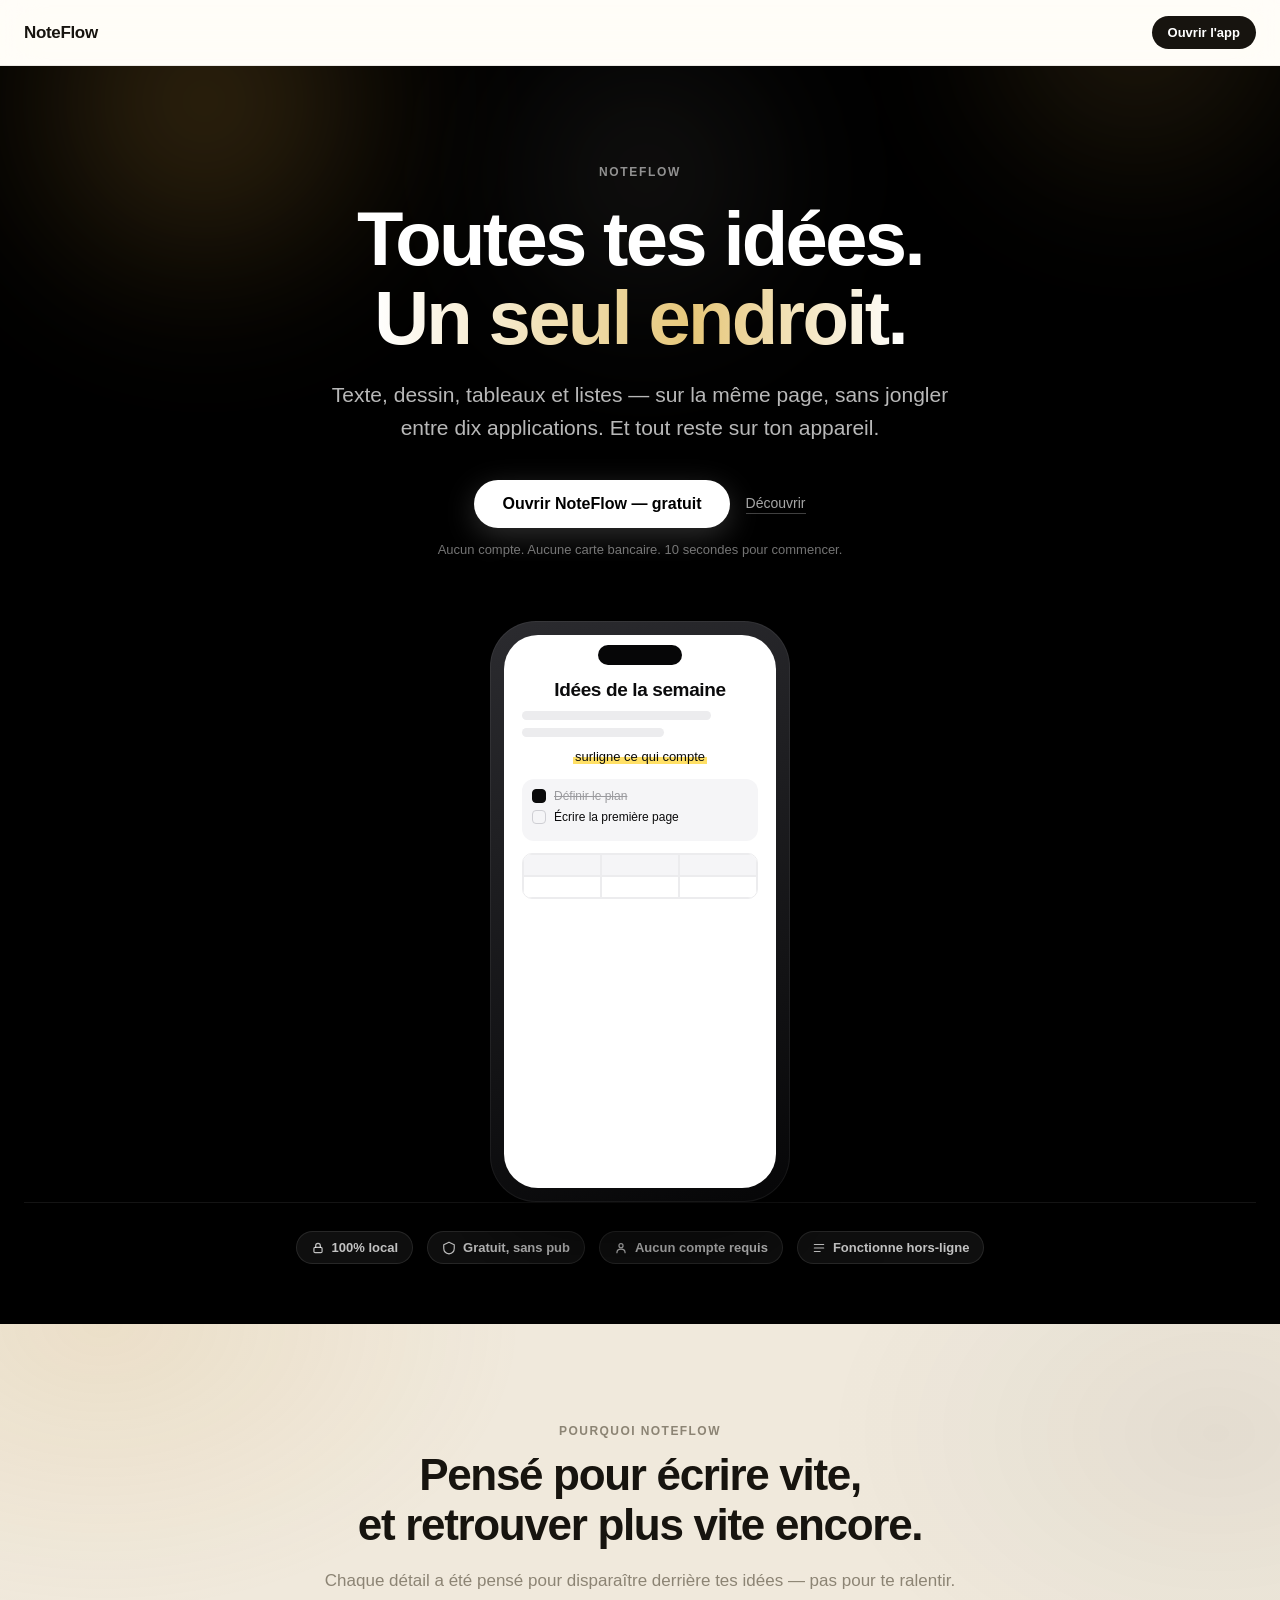
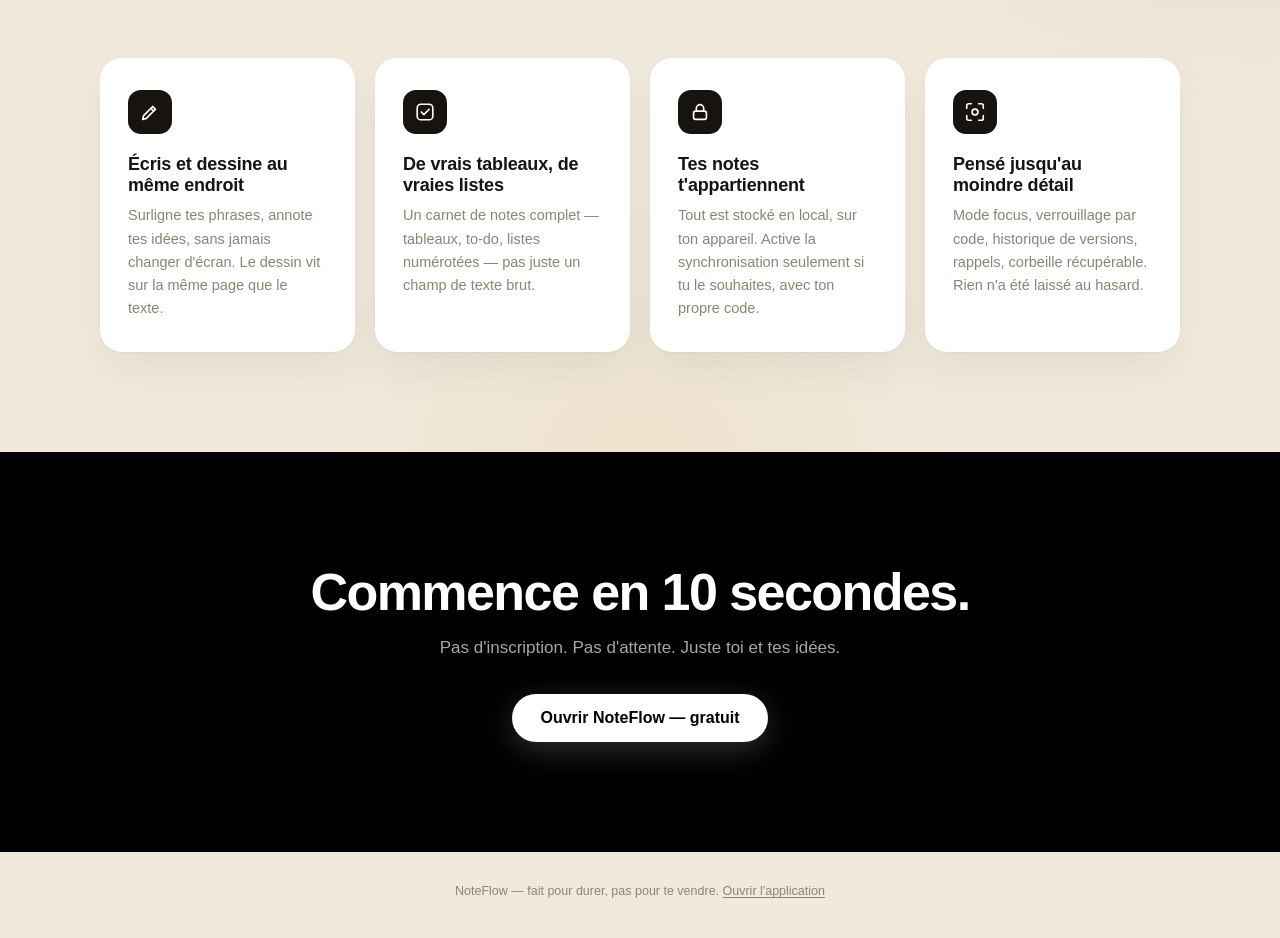
==== commit b71ba06c: "Applique la palette de marque Taste Skill (noir, crème, gris-tan, or) Remplace le violet/bleu du fon" ====
--- a/index.html
+++ b/index.html
@@ -10,12 +10,13 @@
 <meta name="theme-color" content="#000000" />
 <style>
   :root {
-    --bg: #ffffff;
-    --ink: #0b0b0c;
-    --muted: #6e6e73;
-    --accent: #0b0b0c;
-    --line: rgba(0,0,0,0.08);
-    --surface: #f5f5f7;
+    --bg: #fffdf8;
+    --ink: #17140f;
+    --muted: #8c8474;
+    --accent: #17140f;
+    --gold: #c8963c;
+    --line: rgba(23,20,15,0.08);
+    --surface: #f0e9dc;
     --radius: 22px;
     --ease: cubic-bezier(0.16, 1, 0.3, 1);
   }
@@ -40,7 +41,7 @@
     align-items: center;
     justify-content: space-between;
     padding: 16px 24px;
-    background: rgba(255,255,255,0.72);
+    background: rgba(255,253,248,0.72);
     backdrop-filter: blur(20px) saturate(180%);
     -webkit-backdrop-filter: blur(20px) saturate(180%);
     border-bottom: 1px solid var(--line);
@@ -84,9 +85,9 @@
     opacity: 0.55;
     animation: drift 24s ease-in-out infinite;
   }
-  .g1 { width: 480px; height: 480px; left: 6%; top: 6%; background: radial-gradient(circle, rgba(124,108,246,0.55), transparent 70%); animation-duration: 28s; }
-  .g2 { width: 420px; height: 420px; right: 4%; top: 0; background: radial-gradient(circle, rgba(66,133,244,0.40), transparent 70%); animation-duration: 34s; animation-delay: -8s; }
-  .g3 { width: 380px; height: 380px; left: 38%; top: 22%; background: radial-gradient(circle, rgba(246,140,198,0.28), transparent 72%); animation-duration: 40s; animation-delay: -16s; }
+  .g1 { width: 480px; height: 480px; left: 6%; top: 6%; background: radial-gradient(circle, rgba(200,150,60,0.55), transparent 70%); animation-duration: 28s; }
+  .g2 { width: 420px; height: 420px; right: 4%; top: 0; background: radial-gradient(circle, rgba(217,169,77,0.35), transparent 70%); animation-duration: 34s; animation-delay: -8s; }
+  .g3 { width: 380px; height: 380px; left: 38%; top: 22%; background: radial-gradient(circle, rgba(240,233,220,0.18), transparent 72%); animation-duration: 40s; animation-delay: -16s; }
   @keyframes drift {
     0% { transform: translate(0,0) scale(1); }
     33% { transform: translate(24px,16px) scale(1.06); }
@@ -123,7 +124,7 @@
   }
   h1.hero-title em {
     font-style: normal;
-    background: linear-gradient(90deg, #fff, #b9c2ff 60%, #ffffff);
+    background: linear-gradient(90deg, #fff, #e6c77a 60%, #ffffff);
     -webkit-background-clip: text;
     background-clip: text;
     color: transparent;
@@ -276,9 +277,9 @@
     inset: 0;
     z-index: 0;
     background:
-      radial-gradient(700px 480px at 8% 0%, rgba(124,108,246,0.10), transparent 60%),
-      radial-gradient(650px 460px at 95% 15%, rgba(66,133,244,0.09), transparent 60%),
-      radial-gradient(600px 420px at 50% 100%, rgba(246,140,198,0.08), transparent 60%);
+      radial-gradient(700px 480px at 8% 0%, rgba(200,150,60,0.12), transparent 60%),
+      radial-gradient(650px 460px at 95% 15%, rgba(23,20,15,0.06), transparent 60%),
+      radial-gradient(600px 420px at 50% 100%, rgba(217,169,77,0.10), transparent 60%);
   }
   .features > * { position: relative; z-index: 1; }
   .section-head { text-align: center; max-width: 640px; margin: 0 auto 64px; }
